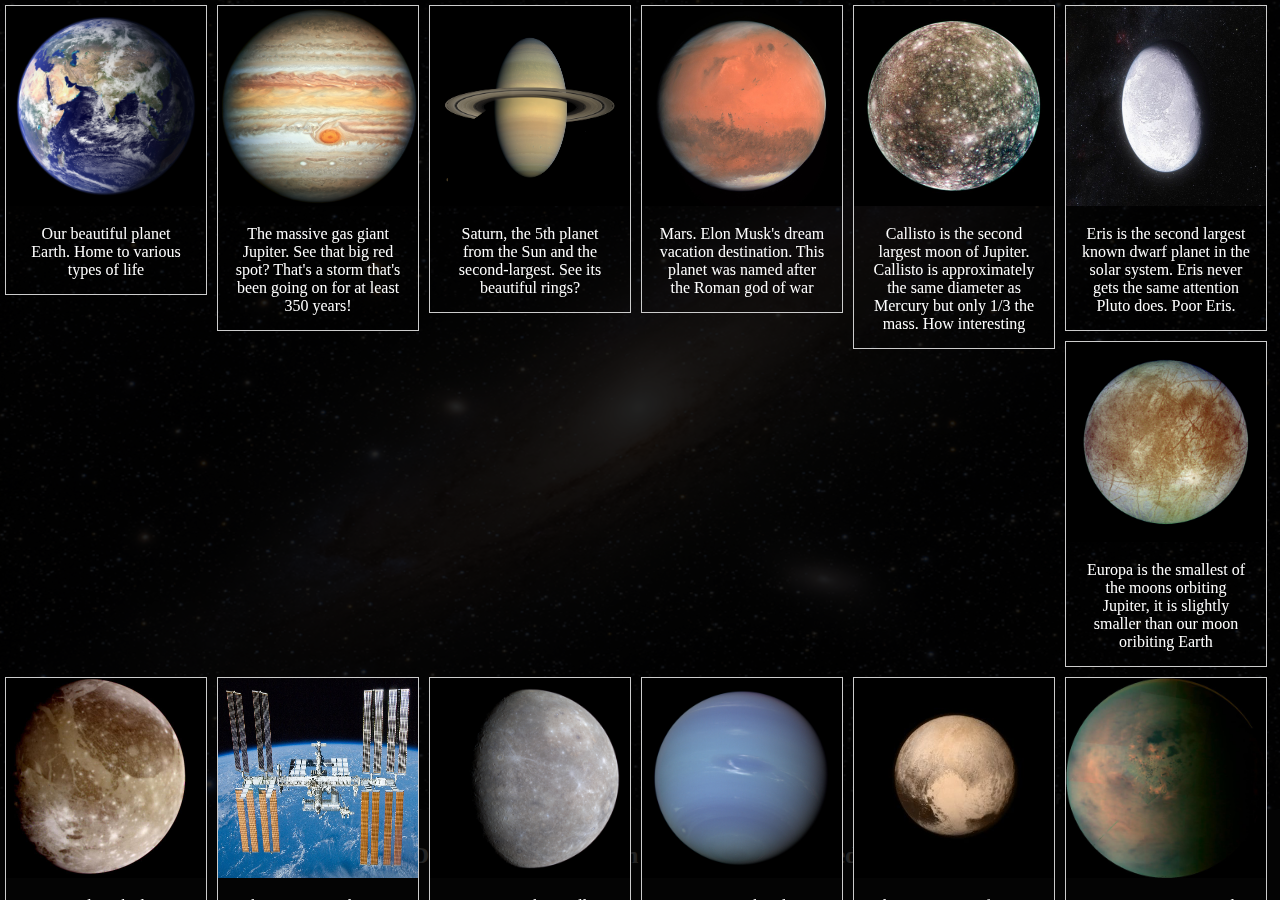
==== about.html @ fb7f2a4a "Init" ====
<!DOCTYPE html>
<html>
  <head>
    <meta charset="UTF-8" />
    <title>Planet Matcher</title>
    <meta name="viewport" content="width=device-width, initial-scale=1.0" />
    <link href="css/MemoryGame.css" type="text/css" rel="stylesheet" />
  </head>
  <body>
    <section id="memory--settings-modal" class="valign-table modal show">
      <div class="valign-cell">
  <div class="responsive">
			<div class="gallery">
			  <a target="_blank" href="./images/planets/earth.jpg">
				<img src="./images/planets/earth.jpg" alt="Earth" width="600" height="400">
			  </a>
			  <div class="desc">Our beautiful planet Earth. Home to various types of life</div>
			</div></div>
<div class="responsive">
			<div class="gallery">
			  <a target="_blank" href="./images/planets/jupiter.jpg">
				<img src="./images/planets/jupiter.jpg" alt="Jupiter" width="600" height="400">
			  </a>
			  <div class="desc">The massive gas giant Jupiter. See that big red spot? That's a storm that's been going on for at least 350 years!</div>
			</div>
</div>
<div class="responsive">
			<div class="gallery">
			  <a target="_blank" href="./images/planets/saturn.jpg">
				<img src="./images/planets/saturn.jpg" alt="Saturn" width="600" height="400">
			  </a>
			  <div class="desc">Saturn, the 5th planet from the Sun and the second-largest. See its beautiful rings?</div>
			</div>
</div>

			<div class="gallery">
			  <a target="_blank" href="./images/planets/mars.jpg">
				<img src="./images/planets/mars.jpg" alt="Mars" width="600" height="400">
			  </a>
			  <div class="desc">Mars. Elon Musk's dream vacation destination. This planet was named after the Roman god of war</div>
			</div>
			
			<div class="gallery">
			  <a target="_blank" href="./images/planets/callisto.jpg">
				<img src="./images/planets/callisto.jpg" alt="Callisto" width="600" height="400">
			  </a>
			  <div class="desc">Callisto is the second largest moon of Jupiter. Callisto is approximately the same diameter as Mercury but only 1/3 the mass. How interesting</div>
			</div>
			
			<div class="gallery">
			  <a target="_blank" href="./images/planets/eris.jpg">
				<img src="./images/planets/eris.jpg" alt="Eris" width="600" height="400">
			  </a>
			  <div class="desc">Eris is the second largest known dwarf planet in the solar system. Eris never gets the same attention Pluto does. Poor Eris.</div>
			</div>
			
			<div class="gallery">
			  <a target="_blank" href="./images/planets/europa.jpg">
				<img src="./images/planets/europa.jpg" alt="Europa" width="600" height="400">
			  </a>
			  <div class="desc">Europa is the smallest of the moons orbiting Jupiter, it is slightly smaller than our moon oribiting Earth</div>
			</div>
			
			<div class="gallery">
			  <a target="_blank" href="./images/planets/ganymede.jpg">
				<img src="./images/planets/ganymede.jpg" alt="Ganymede" width="600" height="400">
			  </a>
			  <div class="desc">Ganymede is the largest moon orbiting Jupiter. In fact its slightly larger than Mercury but since it orbits Jupiter it is still classified as a moon</div>
			</div>
			
			<div class="gallery">
			  <a target="_blank" href="./images/planets/iss.jpg">
				<img src="./images/planets/iss.jpg" alt="ISS" width="600" height="400">
			  </a>
			  <div class="desc">The International Space Station. Orbits in low Earth orbit and is a joint project between multiple governments. Lots of cool low gravity science happens here!</div>
			</div>
			
			<div class="gallery">
			  <a target="_blank" href="./images/planets/mercury.jpg">
				<img src="./images/planets/mercury.jpg" alt="Mercury" width="600" height="400">
			  </a>
			  <div class="desc">Mercury is the smallest and innermost planet in the solar system. A year on Mercury only lasts 88 Earth days. Wow</div>
			</div>
			
			<div class="gallery">
			  <a target="_blank" href="./images/planets/neptune.jpg">
				<img src="./images/planets/neptune.jpg" alt="Neptune" width="600" height="400">
			  </a>
			  <div class="desc">Neptune is a big dense massive planet. In fact Neptne is 17 times as massive as Earth</div>
			</div>
			
			<div class="gallery">
			  <a target="_blank" href="./images/planets/pluto.jpg">
				<img src="./images/planets/pluto.jpg" alt="Pluto" width="600" height="400">
			  </a>
			  <div class="desc">Pluto, everyones favorite dwarf planet (or planet if you're born before 2006)</div>
			</div>
			
			<div class="gallery">
			  <a target="_blank" href="./images/planets/titan.jpg">
				<img src="./images/planets/titan.jpg" alt="Titan" width="600" height="400">
			  </a>
			  <div class="desc">Titan, a moon around Saturn which is covered in a thick atmosphere that some consider to be similar to that of early Earth</div>
			</div>
			
			<div class="gallery">
			  <a target="_blank" href="./images/planets/uranus.jpg">
				<img src="./images/planets/uranus.jpg" alt="Uranus" width="600" height="400">
			  </a>
			  <div class="desc">Uranus, the 7th planet from the Sun. A large ice giant planet</div>
			</div>
			
			<div class="gallery">
			  <a target="_blank" href="./images/planets/venus.jpg">
				<img src="./images/planets/venus.jpg" alt="Venus" width="600" height="400">
			  </a>
			  <div class="desc">Venus, the second planet from the Sun. Named after the Roman goddess of love and beauty. Stunning!</div>
			</div>
			
  
      </div>
    </section>
    <section id="memory--end-game-modal" class="valign-table modal">
      <div class="valign-cell">
        <div class="wrapper">
          <h2 id="memory--end-game-message"></h2>
          <h3 id="memory--end-game-score"></h3>
        </div>
      </div>
    </section>
    <section id="memory--app-container">
      <ul id="memory--cards">
      </ul>
    </section>
    <section class="memory--menu-bar">
      <div class="inner">
	  
		<div class="left">
			<button class="button" onclick="window.location.href = './index.html';">Planet Matcher</button>
			</div></div>
			
			<div class="inner"><h2 class="memory--settings-label">This Website Developed by Morgan Sandler. Images credit: NASA et al.</h2></div>
			<div class="inner">
			<div class="right">
			<button class="button" onclick="window.location.href = './about.html';">Learn</button>
		</div></div>
    </section>
    <script src="js/BrowserInterface.js" type="text/javascript"></script>
  </body>
</html>
---- css/MemoryGame.css ----
html {
  width:100%;
  height:100%;
}
body {
  margin:0;
  padding:0;
  width:100%;
  height:100%;
}

.modal {
  position: fixed;
  height: 90%;
  right: 0;
  top: 0;
  z-index: 3;
  width: 100%;
  visibility: hidden;
  opacity:0;
  -webkit-transition:opacity 0.4s linear;
  -moz-transition:opacity 0.4s linear;
  -ms-transition:opacity 0.4s linear;
  -o-transition:opacity 0.4s linear;
  transition:opacity 0.4s linear;
}
.modal.show {
  visibility: visible;
  opacity:1;
}

.valign-table {
  display: table;
  table-layout: fixed;
}
.valign-cell {
  display: table-cell;
  vertical-align: middle;
}

#memory--app-container {
  background-image: url(../images/planets/andromeda.jpg);
  background-repeat: round;
  background-size: cover;
  width:100%;
  height:90%;
}

.memory--menu-bar {
  width:100%;
  background-color: #222;
  height:10%;
  display:table;
}

.memory--menu-bar .inner {
  display:table-cell;
  vertical-align:middle;

}
.memory--menu-bar .left {
  text-align: left;
  float:left;
  width:100%;
  padding-left:15px;
}

.memory--menu-bar .right {
  text-align: right;
  float:right;
  width:100%;
  padding-right:15px;
}

.memory--app-name {
  color:#ccc;
  font-size:26px;
  margin:0;
  padding:1px 4px;
  text-transform: uppercase;
  font-family: "Courier New";
  letter-spacing: 2px;
}
@media screen and (max-width: 480px) {
  .memory--app-name {
    font-size:16px;
  }
}

#memory--settings-icon {
  height: 24px;
  display: block;
  padding:4px 8px;
  float: right;
}

#memory--end-game-modal .wrapper {
  background-color: rgba(0, 0, 0, .86);
  text-align: center;
  color:#ccc;
  padding:8px 0;
}
#memory--end-game-modal h2,
#memory--end-game-modal h3 {
  margin:0;
  margin-bottom: 4px;
}

#memory--settings-modal {
  background-color: rgba(0, 0, 0, .86);
  z-index: 4;
}
#memory--settings-modal form {
  min-width:240px;
  width:50%;
  margin:0 auto;
  text-align: center;
  color:#ccc;
}

.memory--settings-label {
  margin:8px 0;
  text-align:center;
  color:#fff;
}

#memory--settings-grid,
#memory--settings-reset {
  width:100%;
  margin-bottom:16px;
  font-size:18px;
  background:transparent;
  color:#ccc;
  height:50px;
  text-align: center;
}

#memory--settings-grid option {
  padding-top:5px;
  padding-bottom:5px;
  color:#000
}

#memory--settings-reset {
  border-radius:5px;
  border:2px solid #ccc;
  cursor: pointer;
}

#memory--cards {
  margin:0 auto;
  padding:0;
  height:100%;
  list-style-type: none;
  list-style-image: none;
  position:relative;
}
/* entire container, keeps perspective */
.flip-container {
  -webkit-perspective: 1000px;
  perspective: 1000px;
  float:left;
}

/* flip the pane when clicked */
.flip-container.clicked .front {
  -webkit-transform: rotateY(180deg);
  -moz-transform: rotateY(180deg);
  -ms-transform: rotateY(180deg);
  -o-transform: rotateY(180deg);
  transform: rotateY(180deg);
}
.flip-container.clicked .back {
  -webkit-transform: rotateY(0deg);
  -moz-transform: rotateY(0deg);
  -ms-transform: rotateY(0deg);
  -o-transform: rotateY(0deg);
  transform: rotateY(0deg);
}

/* flip speed goes here */
.flipper {
  width:90%;
  height:90%;
  margin:0% auto;
  -webkit-transition: 0.5s;
  -moz-transition: 0.5s;
  -ms-transition: 0.5s;
  -o-transition: 0.5s;
  transition: 0.5s;
  -webkit-transform-style: preserve-3d;
  -moz-transform-style: preserve-3d;
  transform-style: preserve-3d;
  position: relative;
  top:5%;
  bottom:5%;
}

/* hide back of pane during swap */
.front, .back {
  width:100%;
  height:100%;
  display: block;
  -webkit-backface-visibility: hidden;
  -moz-backface-visibility: hidden;
  backface-visibility: hidden;
  -webkit-transition: 0.5s;
  -moz-transition: 0.5s;
  -ms-transition: 0.5s;
  -o-transition: 0.5s;
  transition: 0.5s;
  -webkit-transform-style: preserve-3d;
  -moz-transform-style: preserve-3d;
  transform-style: preserve-3d;
  position: absolute;
  top: 0;
  left: 0;
}

/* front pane, placed above back */
.front {
  /* for firefox 31 */
  -webkit-transform: rotateY(0deg);
  -moz-transform: rotateY(0deg);
  -ms-transform: rotateY(0deg);
  -o-transform: rotateY(0deg);
  transform: rotateY(0deg);
  background-color: #e12d00;
  border-radius: 5%;
  background-image: url(../images/card.svg);
  background-position:50% 50%;
  background-repeat: no-repeat;
  background-size: contain;

}

/* back, initially hidden pane */
.back {
  -webkit-transform: rotateY(-180deg);
  -moz-transform: rotateY(-180deg);
  -ms-transform: rotateY(-180deg);
  -o-transform: rotateY(-180deg);
  transform: rotateY(-180deg);
  background-color: #fff;
  border-radius: 5%;
  background-position:50% 50%;
  background-repeat: no-repeat;
  background-size: cover;
}

.back.card-1 {
  background-image: url(../images/planets/earth.jpg);
}
.back.card-2 {
  background-image: url(../images/planets/jupiter.jpg);
}
.back.card-3 {
  background-image: url(../images/planets/mars.jpg);
}
.back.card-4 {
  background-image: url(../images/planets/mercury.jpg);
}
.back.card-5 {
  background-image: url(../images/planets/neptune.jpg);
}
.back.card-6 {
  background-image: url(../images/planets/saturn.jpg);
}
.back.card-7 {
  background-image: url(../images/planets/uranus.jpg);
}
.back.card-8 {
  background-image: url(../images/planets/venus.jpg);
}
.back.card-9 {
  background-image: url(../images/planets/iss.jpg);
}
.back.card-10 {
  background-image: url(../images/planets/pluto.jpg);
}
.back.card-11 {
  background-image: url(../images/planets/eris.jpg);
}
.back.card-12 {
  background-image: url(../images/planets/titan.jpg);
}
.back.card-13 {
  background-image: url(../images/planets/ganymede.jpg);
}
.back.card-14 {
  background-image: url(../images/planets/callisto.jpg);
}
.back.card-15 {
  background-image: url(../images/planets/europa.jpg);
}

.button {
  width: 140px;
  height: 45px;
  font-family: 'Roboto', sans-serif;
  font-size: 11px;
  text-transform: uppercase;
  letter-spacing: 2.5px;
  font-weight: 500;
  color: #222;
  background-color: #fff;
  border: none;
  border-radius: 45px;
  box-shadow: 0px 8px 15px rgba(0, 0, 0, 0.1);
  transition: all 0.3s ease 0s;
  cursor: pointer;
  outline: none;

  

  }

.button:hover {
  background-color: #222;
  box-shadow: 0px 15px 20px rgba(46, 229, 157, 0.4);
  color: #fff;
  transform: translateY(-7px);
}

div.gallery {
  margin: 5px;
  border: 1px solid #ccc;
  float: left;
  width: 200px;
  
}

div.gallery:hover {
  border: 1px solid #777;
}

div.gallery img {
  width: 100%;
  height: auto;
  width:200px;
  height:200px;
}

div.desc {
  padding: 15px;
  text-align: center;
  color:#fff;
}



/** Matching Cards **/
/**
 * If you wish to have custom matching images, you can do so
 * by leveraging the 'matching' class which is added to one
 * of the matching cards. See the example below.
 *
 * .back.card-1 {
 *   background-image: url(../images/fruits/apple_1.jpg);
 * }
 *
 * .back.matching.card-1 {
 *   background-image: url(../images/fruits/apple_2.jpg);
 * }
 *
 */
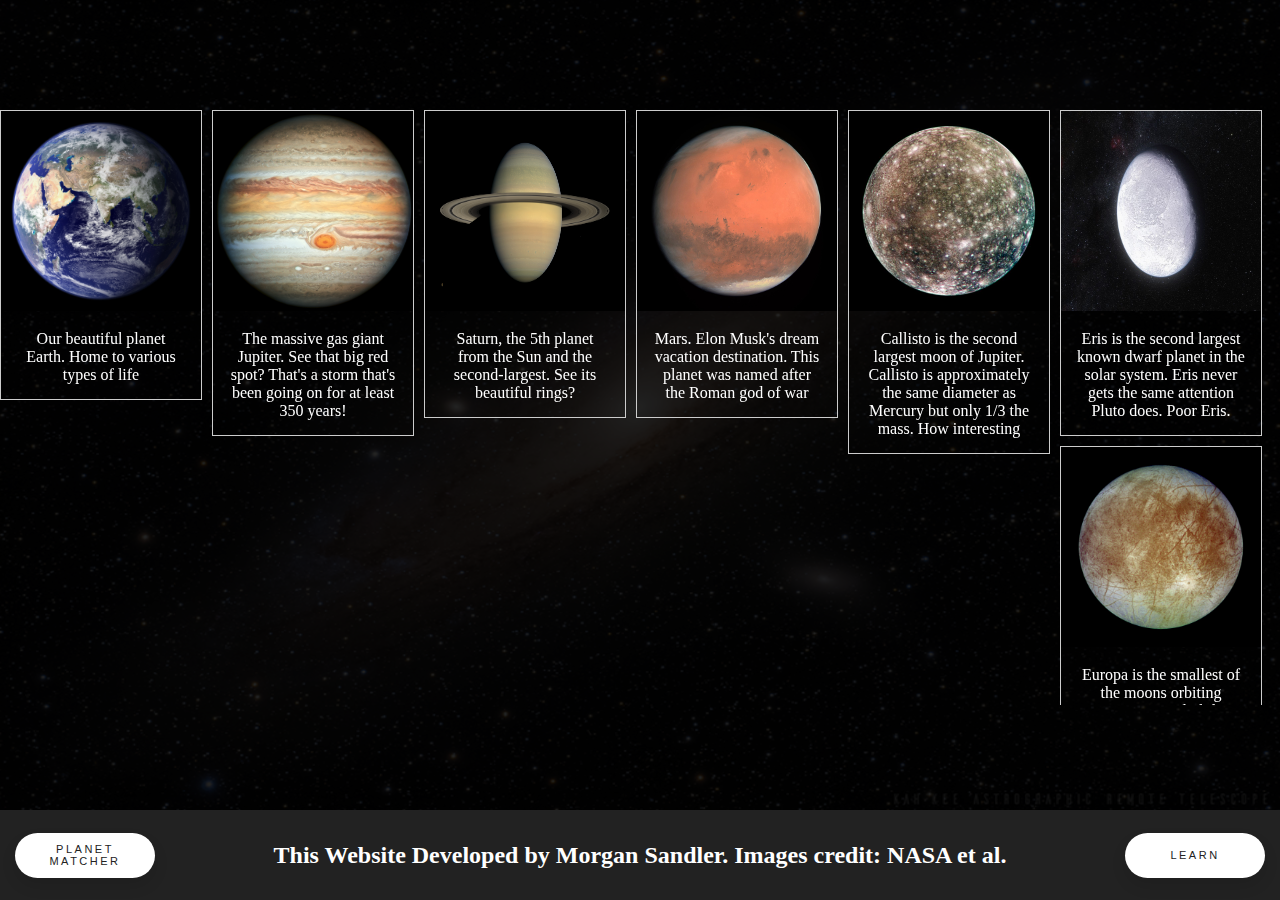
==== commit f0dc638a: "Make the learn page scrolling nicer" ====
--- a/about.html
+++ b/about.html
@@ -9,21 +9,21 @@
   <body>
     <section id="memory--settings-modal" class="valign-table modal show">
       <div class="valign-cell">
-  <div class="responsive">
+	<div class="scrollable">
 			<div class="gallery">
 			  <a target="_blank" href="./images/planets/earth.jpg">
 				<img src="./images/planets/earth.jpg" alt="Earth" width="600" height="400">
 			  </a>
 			  <div class="desc">Our beautiful planet Earth. Home to various types of life</div>
-			</div></div>
-<div class="responsive">
+			</div>
+
 			<div class="gallery">
 			  <a target="_blank" href="./images/planets/jupiter.jpg">
 				<img src="./images/planets/jupiter.jpg" alt="Jupiter" width="600" height="400">
 			  </a>
 			  <div class="desc">The massive gas giant Jupiter. See that big red spot? That's a storm that's been going on for at least 350 years!</div>
 			</div>
-</div>
+
 <div class="responsive">
 			<div class="gallery">
 			  <a target="_blank" href="./images/planets/saturn.jpg">
--- a/css/MemoryGame.css
+++ b/css/MemoryGame.css
@@ -347,6 +347,16 @@
   color:#fff;
 }
 
+div.scrollable {
+		 height:66.67vh;
+        width: 100%;
+        overflow: auto;
+        float: left;
+        position: relative;
+        margin-left: -5px;
+}
+
+
 
 
 /** Matching Cards **/
